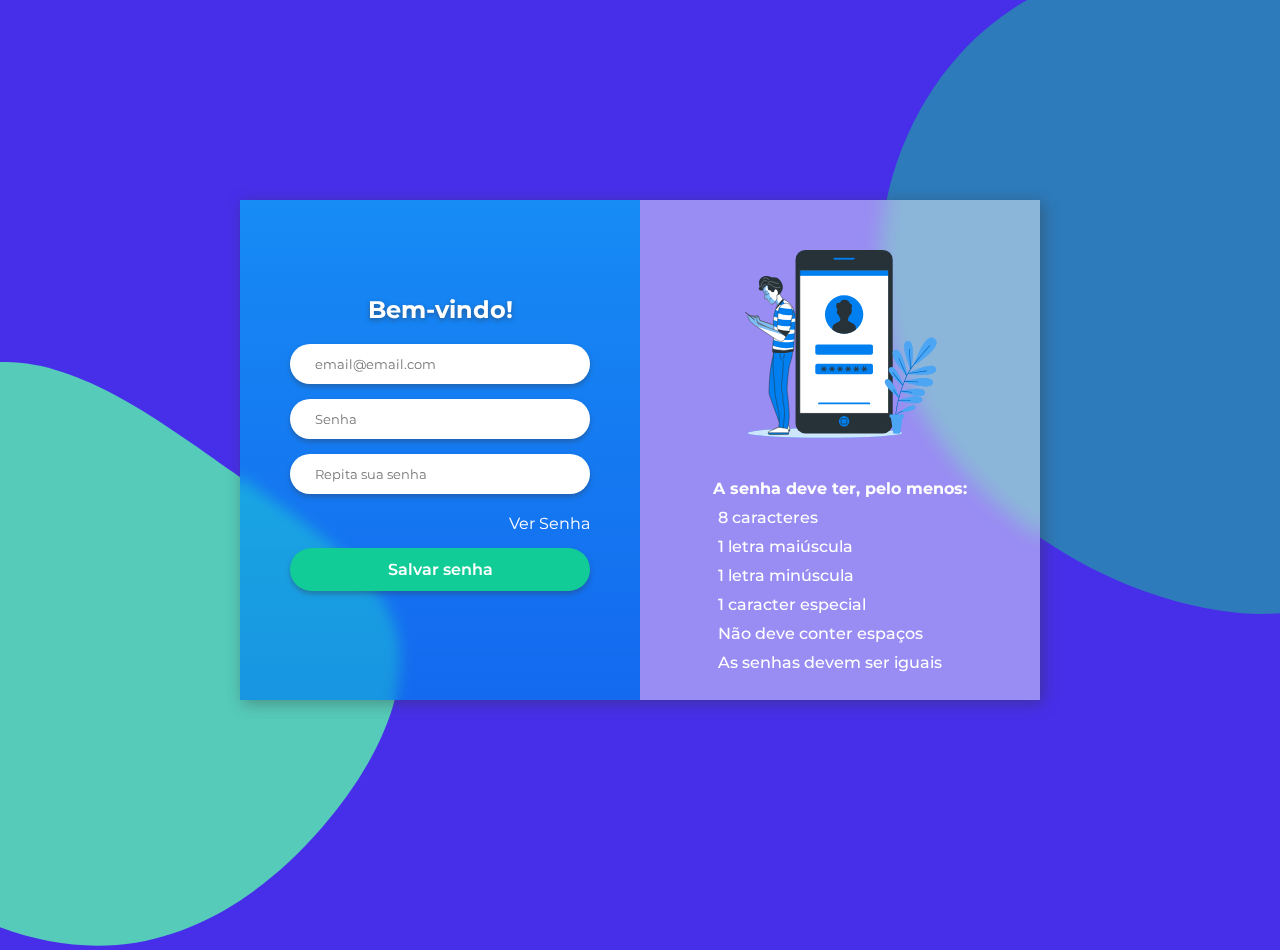
==== forms/passwordvalidation/index.html @ 09afd809 "Tela de recuperação de senhas" ====
<!DOCTYPE html>
<html lang="pt-BR">

<head>
    <meta charset="UTF-8">
    <meta http-equiv="X-UA-Compatible" content="IE=edge">
    <meta name="viewport" content="width=device-width, initial-scale=1.0">

    <link rel="stylesheet" href="assets/css/blobz.css">
    <link rel="stylesheet" href="https://use.fontawesome.com/releases/v5.3.1/css/all.css"
        integrity="sha384-mzrmE5qonljUremFsqc01SB46JvROS7bZs3IO2EmfFsd15uHvIt+Y8vEf7N7fWAU" crossorigin="anonymous">
    <link rel="stylesheet" href="assets/css/style.css">

    <title>Recuperar Senha | ImportDev</title>
</head>

<body>

    <div class="tk-blob" style="--time: 20s; --amount: 5; --fill: #56cbb9;">
        <svg xmlns="http://www.w3.org/2000/svg" viewBox="0 0 747.2 726.7">
            <path
                d="M539.8 137.6c98.3 69 183.5 124 203 198.4 19.3 74.4-27.1 168.2-93.8 245-66.8 76.8-153.8 136.6-254.2 144.9-100.6 8.2-214.7-35.1-292.7-122.5S-18.1 384.1 7.4 259.8C33 135.6 126.3 19 228.5 2.2c102.1-16.8 213.2 66.3 311.3 135.4z">
            </path>
        </svg>
    </div>
    <div class="tk-blob-2" style="--fill: #2e7bbb;">
        <svg xmlns="http://www.w3.org/2000/svg" viewBox="0 0 274 303.2">
            <path
                d="M260.2 41.4c20 29.2 14.6 74.5 7.2 124.4-7.3 49.9-16.6 104.5-49.2 126-32.5 21.6-88.4 10.2-132-15.2s-75-64.7-83.6-107.8C-6.1 125.7 8 79 36.3 47.8 64.5 16.7 107 1.3 150.9.1c43.9-1.1 89.3 12 109.3 41.3z">
            </path>
        </svg>
    </div>

    <div class="container">
        <div class="form">
            <h2>Bem-vindo!</h2>
            <input id="email" type="email" placeholder="email@email.com" autocomplete="off">
            <input id="password" type="password" placeholder="Senha" oninput="check()">
            <input id="r_password" type="password" placeholder="Repita sua senha" oninput="check()">
            <div class="options" onclick="ver()">
                <i id="ver" class="far fa-eye"></i> <span id="word">Ver</span><span> Senha</span>
            </div>
            <input type="submit" value="Salvar senha">
        </div>
        <div class="validacoes">
            <img src="images/Mobile login-bro.svg">
            <div class="checklist">
                <strong>A senha deve ter, pelo menos:</strong>
                <div class="checkitem">
                    <i id="check0" class="far fa-check-circle"></i> <span> 8 caracteres</span>
                </div>
                <div class="checkitem">
                    <i  id="check1" class="far fa-check-circle"></i> <span> 1 letra maiúscula</span>
                </div>
                <div class="checkitem">
                    <i id="check2" class="far fa-check-circle"></i> <span>1 letra minúscula</span>
                </div>
                <div class="checkitem">
                    <i id="check3" class="far fa-check-circle"></i> <span>1 caracter especial</span>
                </div>
                <div class="checkitem">
                    <i id="check4" class="far fa-check-circle"></i> <span>Não deve conter espaços</span>
                </div>
                <div class="checkitem">
                    <i id="check5" class="far fa-check-circle"></i> <span>As senhas devem ser iguais</span>
                </div>
            </div>
        </div>
    </div>
    <script src="script.js"></script>
</body>

</html>
---- forms/passwordvalidation/assets/css/blobz.css ----
.tk-blob {
  animation: blob-turn var(--time, 30s) linear infinite;
  fill: var(--fill, #7600f8);
  transform-origin: center;
  position: absolute;
  z-index: -1;
  bottom:-50px;
  left: -200px;
  width: 600px;
}

.tk-blob-2 {
  animation: blob-turn var(--time, 30s) linear infinite;
  fill: var(--fill, #7600f8);
  transform-origin: center;
  position: absolute;
  z-index: -1;
  top:-50px;
  right: -200px;
  width: 600px;
}

.tk-blob svg {
  animation: blob-turn calc( var(2, 30s) * 0.5 ) linear 0s infinite;
  transform-origin: top;
}

.tk-blob svg path {
  animation: blob-scale calc( var(5, 30s) * 0.5 ) ease-in-out 0s infinite;
  transform-origin: center;
}

@keyframes blob-turn {
  0% {
    transform: rotate(0deg);
  }
  100% {
    transform: rotate(360deg);
  }
}

@keyframes blob-skew {
  0% {
    transform: skewY(0deg);
  }
  13% {
    transform: skewY( calc( (1.8deg) * var(--amount, 2)) );
  }
  18% {
    transform: skewY( calc( (2.2deg) * var(--amount, 2)) );
  }
  24% {
    transform: skewY( calc( (2.48deg) * var(--amount, 2)) );
  }
  25% {
    transform: skewY( calc( (2.5deg) * var(--amount, 2)) );
  }
  26% {
    transform: skewY( calc( (2.48deg) * var(--amount, 2)) );
  }
  32% {
    transform: skewY( calc( (2.2deg) * var(--amount, 2)) );
  }
  37% {
    transform: skewY( calc( (1.8deg) * var(--amount, 2)) );
  }
  50% {
    transform: skewY(0deg);
  }
  63% {
    transform: skewY( calc( (-1.8deg) * var(--amount, 2)) );
  }
  68% {
    transform: skewY( calc( (-2.2deg) * var(--amount, 2)) );
  }
  74% {
    transform: skewY( calc( (-2.48deg) * var(--amount, 2)) );
  }
  75% {
    transform: skewY( calc( (-2.5deg) * var(--amount, 2)) );
  }
  76% {
    transform: skewY( calc( (-2.48deg) * var(--amount, 2)) );
  }
  82% {
    transform: skewY( calc( (-2.2deg) * var(--amount, 2)) );
  }
  87% {
    transform: skewY( calc( (-1.8deg) * var(--amount, 2)) );
  }
  100% {
    transform: skewY(0deg);
  }
}

@keyframes blob-scale {
  0% {
    transform: scaleX(.9) scaleY(1);
  }
  25% {
    transform: scaleX(.9) scaleY(.9);
  }
  50% {
    transform: scaleX(1) scaleY(.9);
  }
  75% {
    transform: scaleX(.9) scaleY(.9);
  }
  100% {
    transform: scaleX(.9) scaleY(1);
  }
}
---- forms/passwordvalidation/assets/css/style.css ----
@import url('https://fonts.googleapis.com/css2?family=Montserrat:ital,wght@0,300;0,400;0,600;1,700&family=Poppins:wght@200;300;400;600;700;800&display=swap');

* {
  margin: 0;
  padding: 0;
  box-sizing: border-box;
  font-family: 'Montserrat', sans-serif;
}

body {
  height: 100vh;
  display: flex;
  justify-content: center;
  align-items: center;
  background: #472fea;
  overflow: hidden;
}

.container {
  display: flex;
  box-shadow: 3px 3px 15px #33333368;
  width: 800px;
  height: 500px;
  z-index: 999;
}

h2 {
  text-align: center;
  margin-bottom: 20px;
  color: white;
  text-shadow: 0px 2px 5px rgba(51, 51, 51, 0.5);
}

.form {
  display: flex;
  justify-content: center;
  align-items: center;
  flex-direction: column;
  background: linear-gradient(to bottom, #02b3f9b3, #0080f0b8);
  width: 400px;
  backdrop-filter: blur(7px);
}

.options {
  text-align: right;
  width: 300px;
  margin: 5px 0 15px 0;
  color: white;
  cursor: pointer;
}

.validacoes {
  color: #fff;
  height: 100%;
  display: flex;
  justify-content: center;
  flex-direction: column;
  align-items: center;
  background: #ffffff72;
  backdrop-filter: blur(10px);
  width: 400px;
}

.validacoes strong {margin:10px 0;}

.validacoes img {width: 250px; margin-bottom: 10px;}

.validacoes span { margin-left: 5px;font-weight: 500;}

.checkitem {margin:10px 0}

input {
  border-radius: 50px;
  width: 300px;
  margin-bottom: 15px;
  padding: 12px 25px;
  border: none;
  box-shadow: 0px 3px 5px #33333355;
  outline: none;
}

input[type="submit"] {
  background: #11cc97;
  color: white;
  font-weight: 600;
  font-size: 16px;
  cursor: pointer;
}
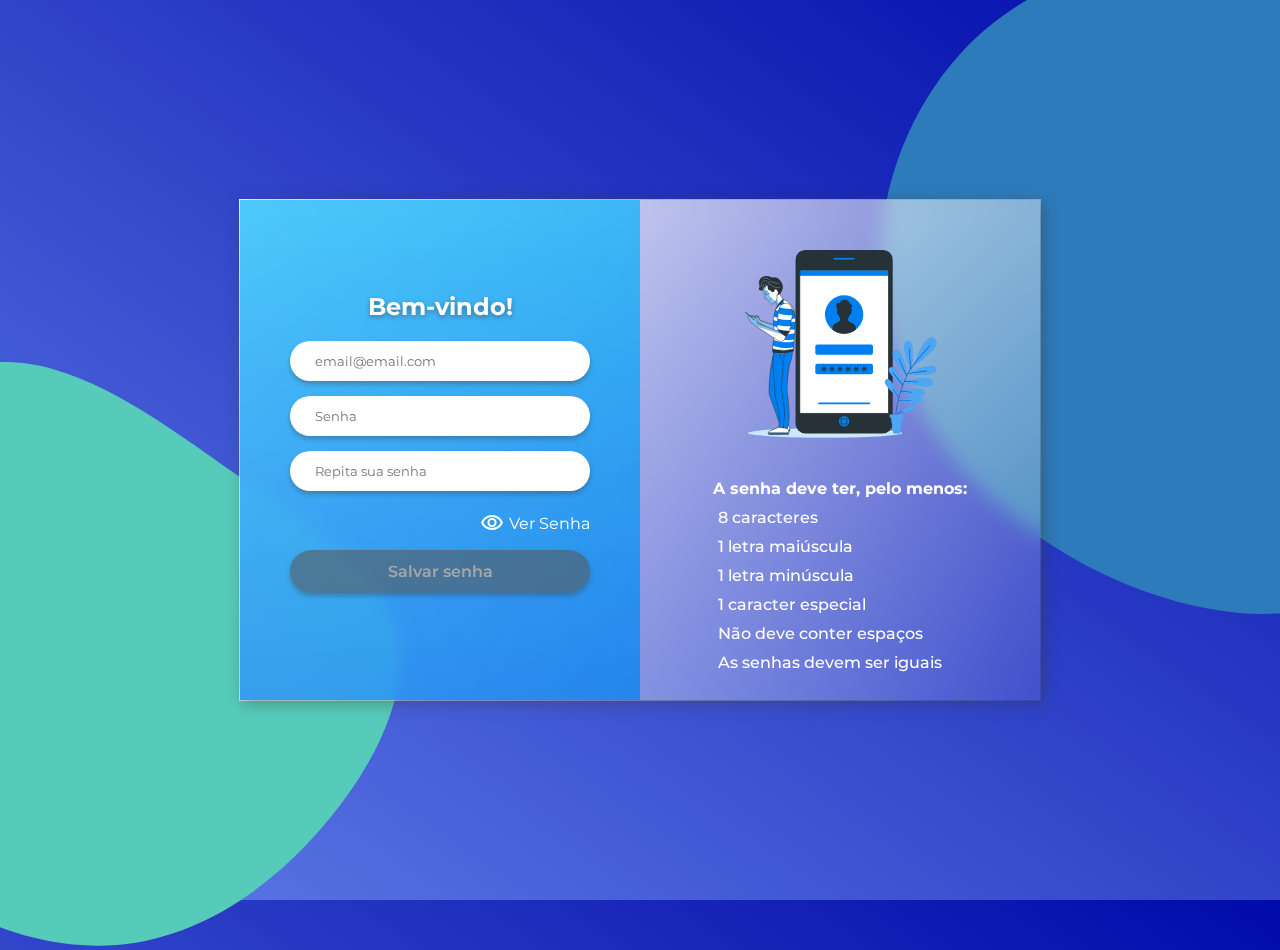
==== commit 3cafb646: "Atualizando validacoes" ====
--- a/forms/passwordvalidation/index.html
+++ b/forms/passwordvalidation/index.html
@@ -10,12 +10,13 @@
     <link rel="stylesheet" href="https://use.fontawesome.com/releases/v5.3.1/css/all.css"
         integrity="sha384-mzrmE5qonljUremFsqc01SB46JvROS7bZs3IO2EmfFsd15uHvIt+Y8vEf7N7fWAU" crossorigin="anonymous">
     <link rel="stylesheet" href="assets/css/style.css">
-
+    <link href="https://fonts.googleapis.com/css2?family=Material+Symbols+Outlined" rel="stylesheet" />
+    
     <title>Recuperar Senha | ImportDev</title>
 </head>
 
 <body>
-
+    <!-- POR ULTIMO -->
     <div class="tk-blob" style="--time: 20s; --amount: 5; --fill: #56cbb9;">
         <svg xmlns="http://www.w3.org/2000/svg" viewBox="0 0 747.2 726.7">
             <path
@@ -31,42 +32,46 @@
         </svg>
     </div>
 
-    <div class="container">
-        <div class="form">
-            <h2>Bem-vindo!</h2>
-            <input id="email" type="email" placeholder="email@email.com" autocomplete="off">
-            <input id="password" type="password" placeholder="Senha" oninput="check()">
-            <input id="r_password" type="password" placeholder="Repita sua senha" oninput="check()">
-            <div class="options" onclick="ver()">
-                <i id="ver" class="far fa-eye"></i> <span id="word">Ver</span><span> Senha</span>
+    <div class="module-border-wrap">
+        <div class="container">
+            <div class="form">
+                <h2>Bem-vindo!</h2>
+                <input id="email" type="email" placeholder="email@email.com" autocomplete="off">
+                <input id="password" type="password" placeholder="Senha" oninput="check()">
+                <input id="r_password" type="password" placeholder="Repita sua senha" oninput="check()">
+                <div class="options" onclick="ver()">
+                    <span id="icon" class="material-symbols-outlined">visibility</span>
+                    <span id="word">Ver Senha</span>
+                </div>
+                <input id="j_idt20:logar" type="submit" class="disabled" value="Salvar senha">
             </div>
-            <input type="submit" value="Salvar senha">
-        </div>
-        <div class="validacoes">
-            <img src="images/Mobile login-bro.svg">
-            <div class="checklist">
-                <strong>A senha deve ter, pelo menos:</strong>
-                <div class="checkitem">
-                    <i id="check0" class="far fa-check-circle"></i> <span> 8 caracteres</span>
-                </div>
-                <div class="checkitem">
-                    <i  id="check1" class="far fa-check-circle"></i> <span> 1 letra maiúscula</span>
-                </div>
-                <div class="checkitem">
-                    <i id="check2" class="far fa-check-circle"></i> <span>1 letra minúscula</span>
-                </div>
-                <div class="checkitem">
-                    <i id="check3" class="far fa-check-circle"></i> <span>1 caracter especial</span>
-                </div>
-                <div class="checkitem">
-                    <i id="check4" class="far fa-check-circle"></i> <span>Não deve conter espaços</span>
-                </div>
-                <div class="checkitem">
-                    <i id="check5" class="far fa-check-circle"></i> <span>As senhas devem ser iguais</span>
+            <div class="validacoes">
+                <img src="images/Mobile login-bro.svg">
+                <div class="checklist">
+                    <strong>A senha deve ter, pelo menos:</strong>
+                    <div class="checkitem">
+                        <i id="check0" class="far fa-check-circle"></i> <span> 8 caracteres</span>
+                    </div>
+                    <div class="checkitem">
+                        <i  id="check1" class="far fa-check-circle"></i> <span> 1 letra maiúscula</span>
+                    </div>
+                    <div class="checkitem">
+                        <i id="check2" class="far fa-check-circle"></i> <span>1 letra minúscula</span>
+                    </div>
+                    <div class="checkitem">
+                        <i id="check3" class="far fa-check-circle"></i> <span>1 caracter especial</span>
+                    </div>
+                    <div class="checkitem">
+                        <i id="check4" class="far fa-check-circle"></i> <span>Não deve conter espaços</span>
+                    </div>
+                    <div class="checkitem">
+                        <i id="check5" class="far fa-check-circle"></i> <span>As senhas devem ser iguais</span>
+                    </div>
                 </div>
             </div>
         </div>
     </div>
+    
     <script src="script.js"></script>
 </body>
 
--- a/forms/passwordvalidation/assets/css/style.css
+++ b/forms/passwordvalidation/assets/css/style.css
@@ -12,8 +12,16 @@
   display: flex;
   justify-content: center;
   align-items: center;
-  background: #472fea;
+  background: linear-gradient(-145deg, #000baa, #607ce8);
   overflow: hidden;
+}
+
+/*  POR ULTIMO */
+.module-border-wrap {
+  max-width: 100%;
+  position: relative;
+  background: linear-gradient(135deg, rgb(255, 255, 255), rgba(255, 255, 255, 0.08));
+  padding: 1px;
 }
 
 .container {
@@ -42,12 +50,16 @@
 }
 
 .options {
-  text-align: right;
+  display: flex;
+  justify-content: end;
+  align-items: center;
   width: 300px;
   margin: 5px 0 15px 0;
   color: white;
   cursor: pointer;
 }
+
+.options #word {margin-left: 5px;}
 
 .validacoes {
   color: #fff;
@@ -56,7 +68,7 @@
   justify-content: center;
   flex-direction: column;
   align-items: center;
-  background: #ffffff72;
+  background: #ffffff00;
   backdrop-filter: blur(10px);
   width: 400px;
 }
@@ -66,6 +78,8 @@
 .validacoes img {width: 250px; margin-bottom: 10px;}
 
 .validacoes span { margin-left: 5px;font-weight: 500;}
+
+#check0, #check1, #check2, #check3, #check4, #check5 { color: #ca0606}
 
 .checkitem {margin:10px 0}
 
@@ -79,12 +93,18 @@
   outline: none;
 }
 
-input[type="submit"] {
+
+.disabled{
+  background: #57575792;
+  color: rgb(167, 165, 165);
+  font-weight: 600;
+  font-size: 16px;
+  cursor: default;
+}
+.enabled{
   background: #11cc97;
   color: white;
   font-weight: 600;
   font-size: 16px;
   cursor: pointer;
 }
-
-
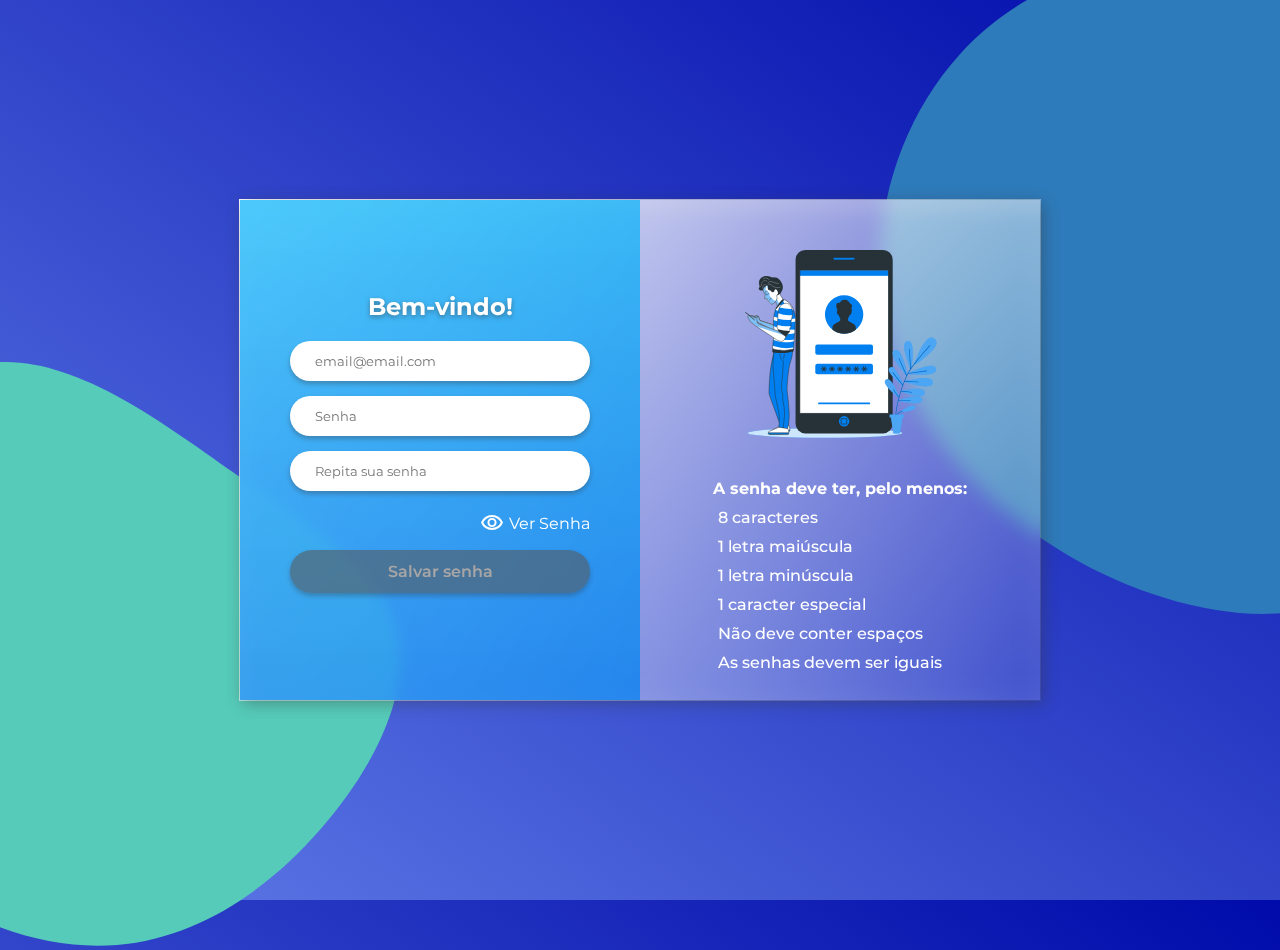
==== commit 239c2fa0: "atualizando" ====
--- a/forms/passwordvalidation/index.html
+++ b/forms/passwordvalidation/index.html
@@ -37,13 +37,17 @@
             <div class="form">
                 <h2>Bem-vindo!</h2>
                 <input id="email" type="email" placeholder="email@email.com" autocomplete="off">
-                <input id="password" type="password" placeholder="Senha" oninput="check()">
-                <input id="r_password" type="password" placeholder="Repita sua senha" oninput="check()">
+                <input id="j_idt20:senha" type="password" placeholder="Senha" oninput="check()">
+                <input id="j_idt20:repetirSenha" type="password" placeholder="Repita sua senha" oninput="check()">
                 <div class="options" onclick="ver()">
                     <span id="icon" class="material-symbols-outlined">visibility</span>
                     <span id="word">Ver Senha</span>
                 </div>
-                <input id="j_idt20:logar" type="submit" class="disabled" value="Salvar senha">
+
+
+                <input id="j_idt20:logar" class="button disabled" type="submit" value="Salvar senha" onclick="salvar()">
+
+
             </div>
             <div class="validacoes">
                 <img src="images/Mobile login-bro.svg">
--- a/forms/passwordvalidation/assets/css/style.css
+++ b/forms/passwordvalidation/assets/css/style.css
@@ -26,7 +26,8 @@
 
 .container {
   display: flex;
-  box-shadow: 3px 3px 15px #33333368;
+  box-shadow: 3px 3px 15px #33333368,
+  inset 3px 3px 10px #ffffff8d;
   width: 800px;
   height: 500px;
   z-index: 999;
@@ -59,7 +60,9 @@
   cursor: pointer;
 }
 
-.options #word {margin-left: 5px;}
+.options #word {
+  margin-left: 5px;
+}
 
 .validacoes {
   color: #fff;
@@ -73,15 +76,32 @@
   width: 400px;
 }
 
-.validacoes strong {margin:10px 0;}
+.validacoes strong {
+  margin: 10px 0;
+}
 
-.validacoes img {width: 250px; margin-bottom: 10px;}
+.validacoes img {
+  width: 250px;
+  margin-bottom: 10px;
+}
 
-.validacoes span { margin-left: 5px;font-weight: 500;}
+.validacoes span {
+  margin-left: 5px;
+  font-weight: 500;
+}
 
-#check0, #check1, #check2, #check3, #check4, #check5 { color: #ca0606}
+#check0,
+#check1,
+#check2,
+#check3,
+#check4,
+#check5 {
+  color: #ca0606
+}
 
-.checkitem {margin:10px 0}
+.checkitem {
+  margin: 10px 0
+}
 
 input {
   border-radius: 50px;
@@ -93,18 +113,25 @@
   outline: none;
 }
 
-
-.disabled{
+.disabled {
   background: #57575792;
   color: rgb(167, 165, 165);
   font-weight: 600;
   font-size: 16px;
   cursor: default;
 }
-.enabled{
-  background: #11cc97;
+
+.enabled {
+  background: #04c48d;
   color: white;
   font-weight: 600;
   font-size: 16px;
   cursor: pointer;
+  box-shadow: inset 0 0 0 0 #11cc97;
+  transition: ease-out 0.3s;
 }
+
+.enabled:hover {
+  box-shadow: inset 300px 0 0 0 #07d399;
+}
+
